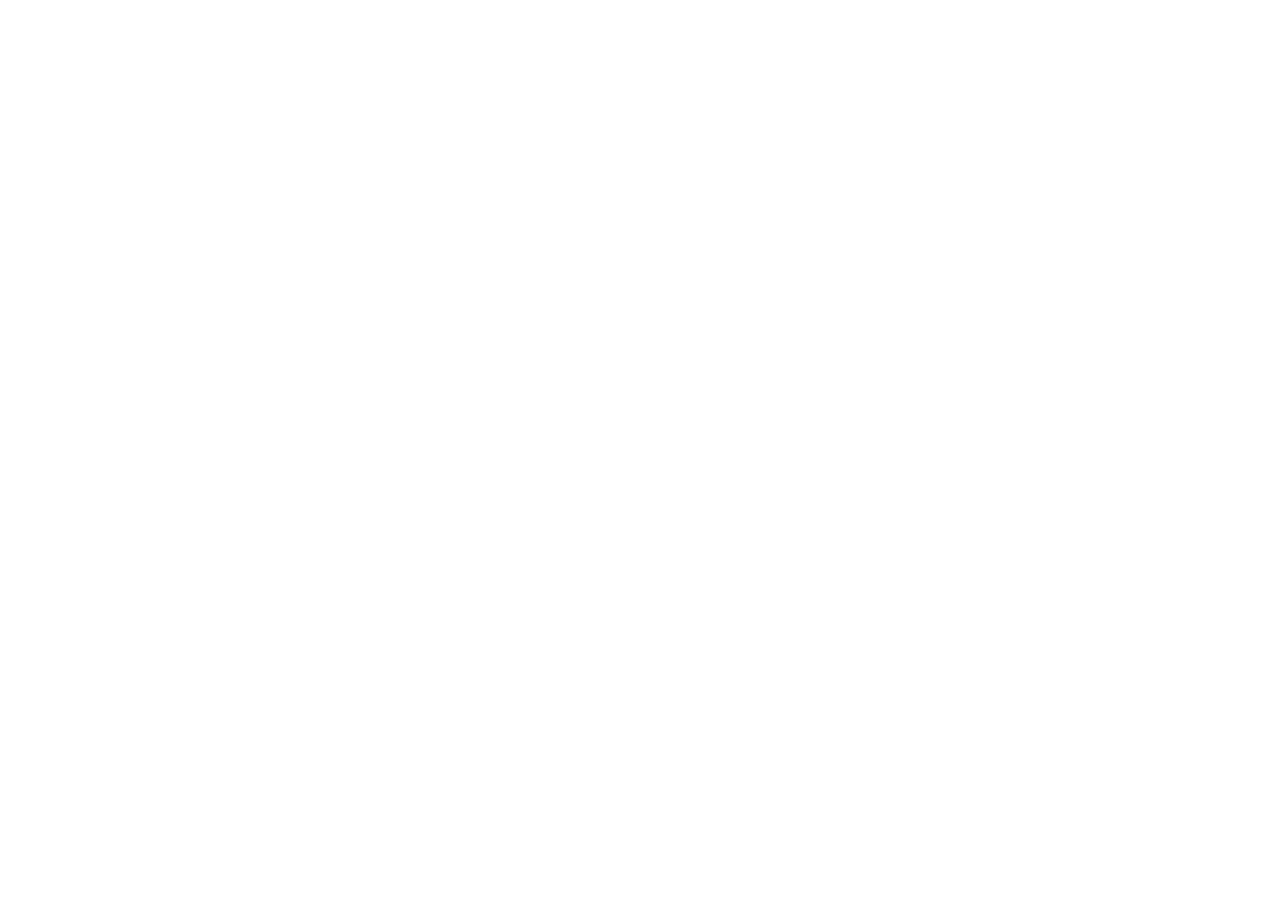
==== index.html @ 834bbb6c "Add files via upload" ====
<!doctype html><html><head><meta charset="utf-8"><meta name="viewport" content="width=device-width,initial-scale=1"><title>TRANS GROUP Blog Admin</title></head><body><script src="https://unpkg.com/decap-cms@^3.0.0/dist/decap-cms.js"></script></body></html>
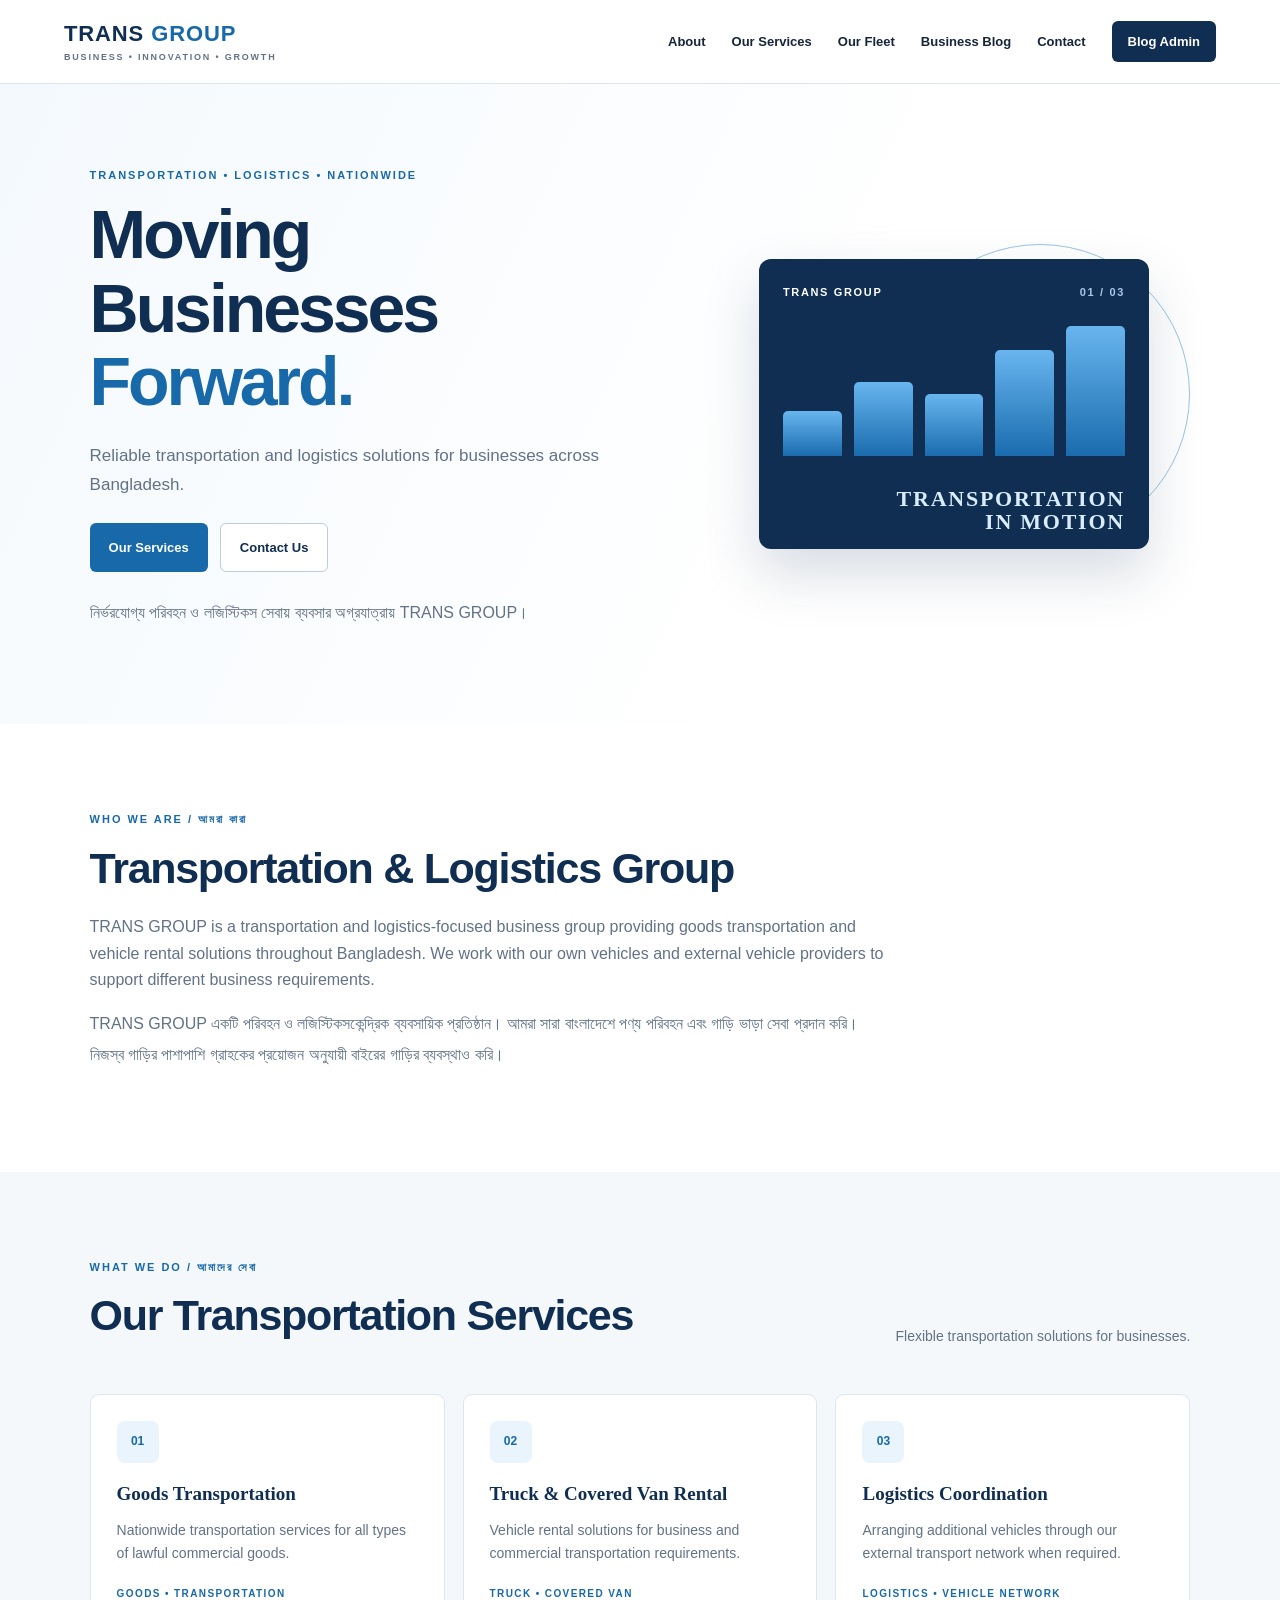
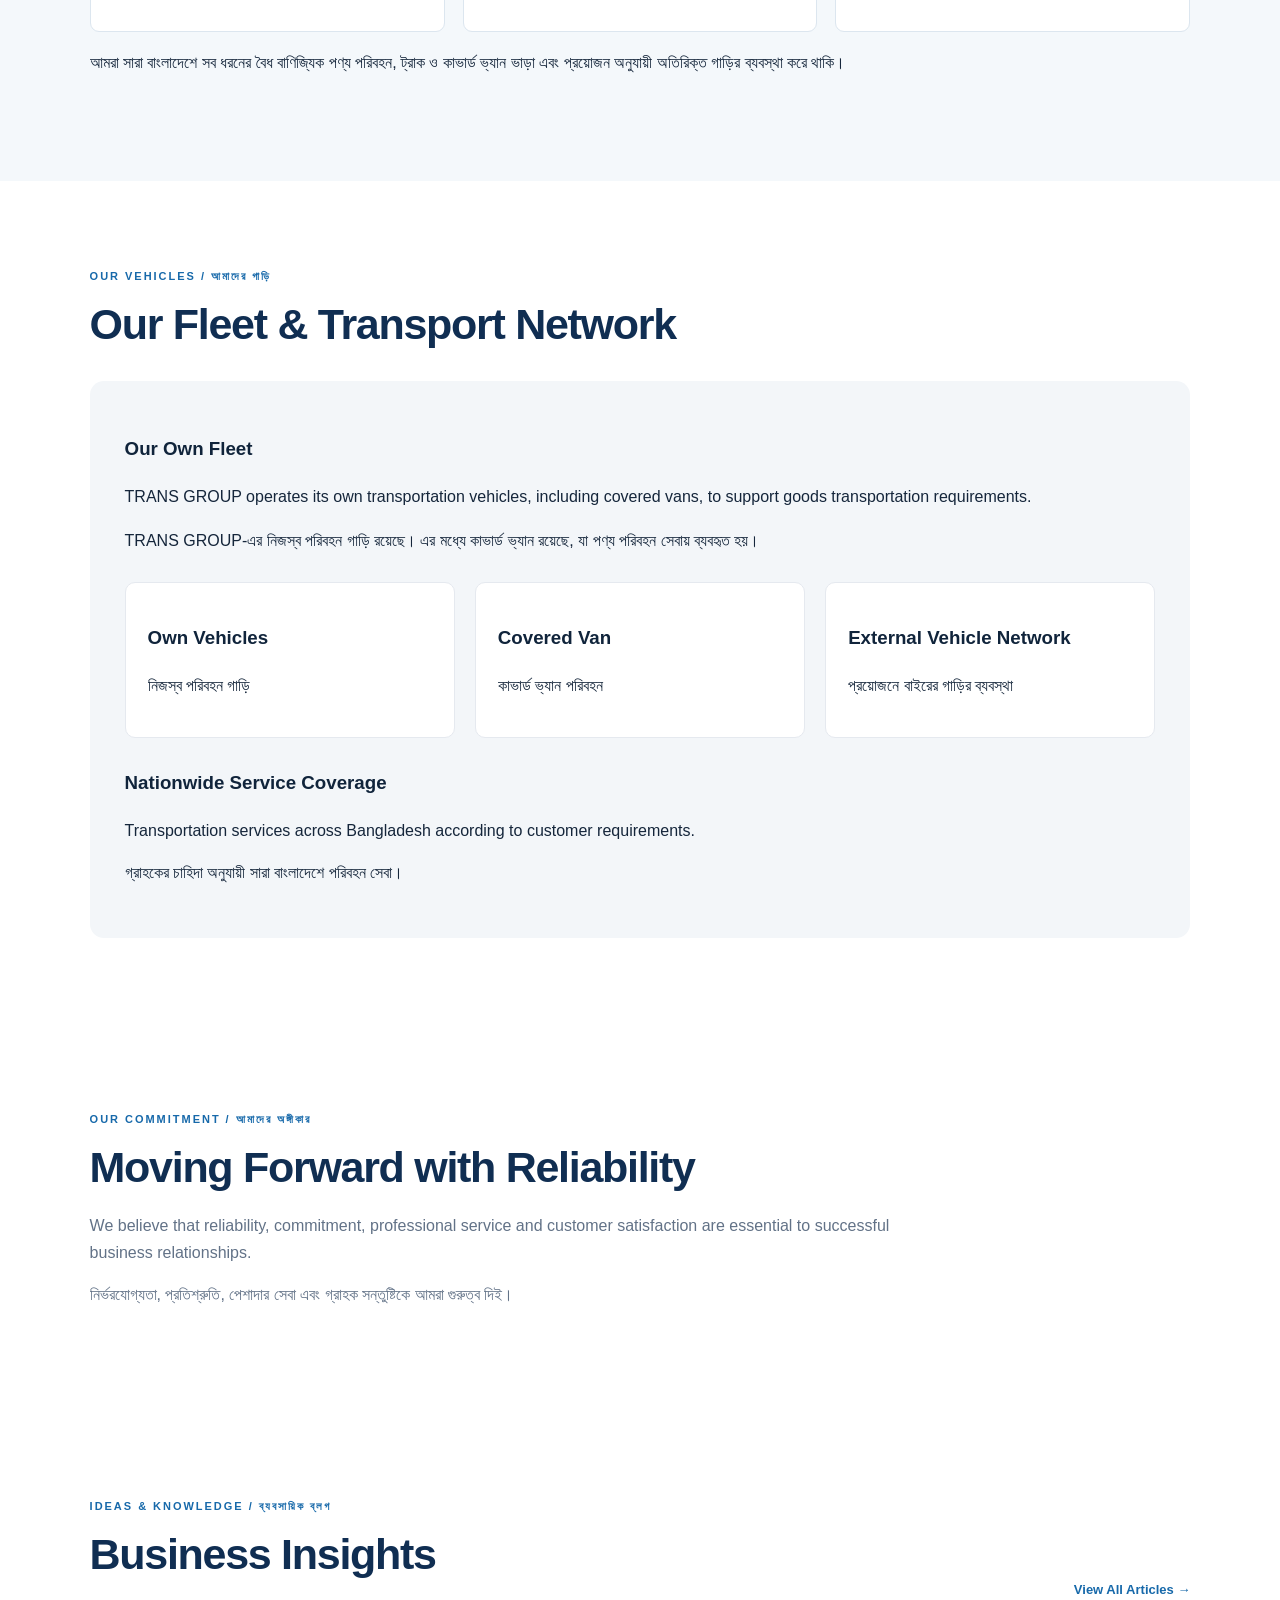
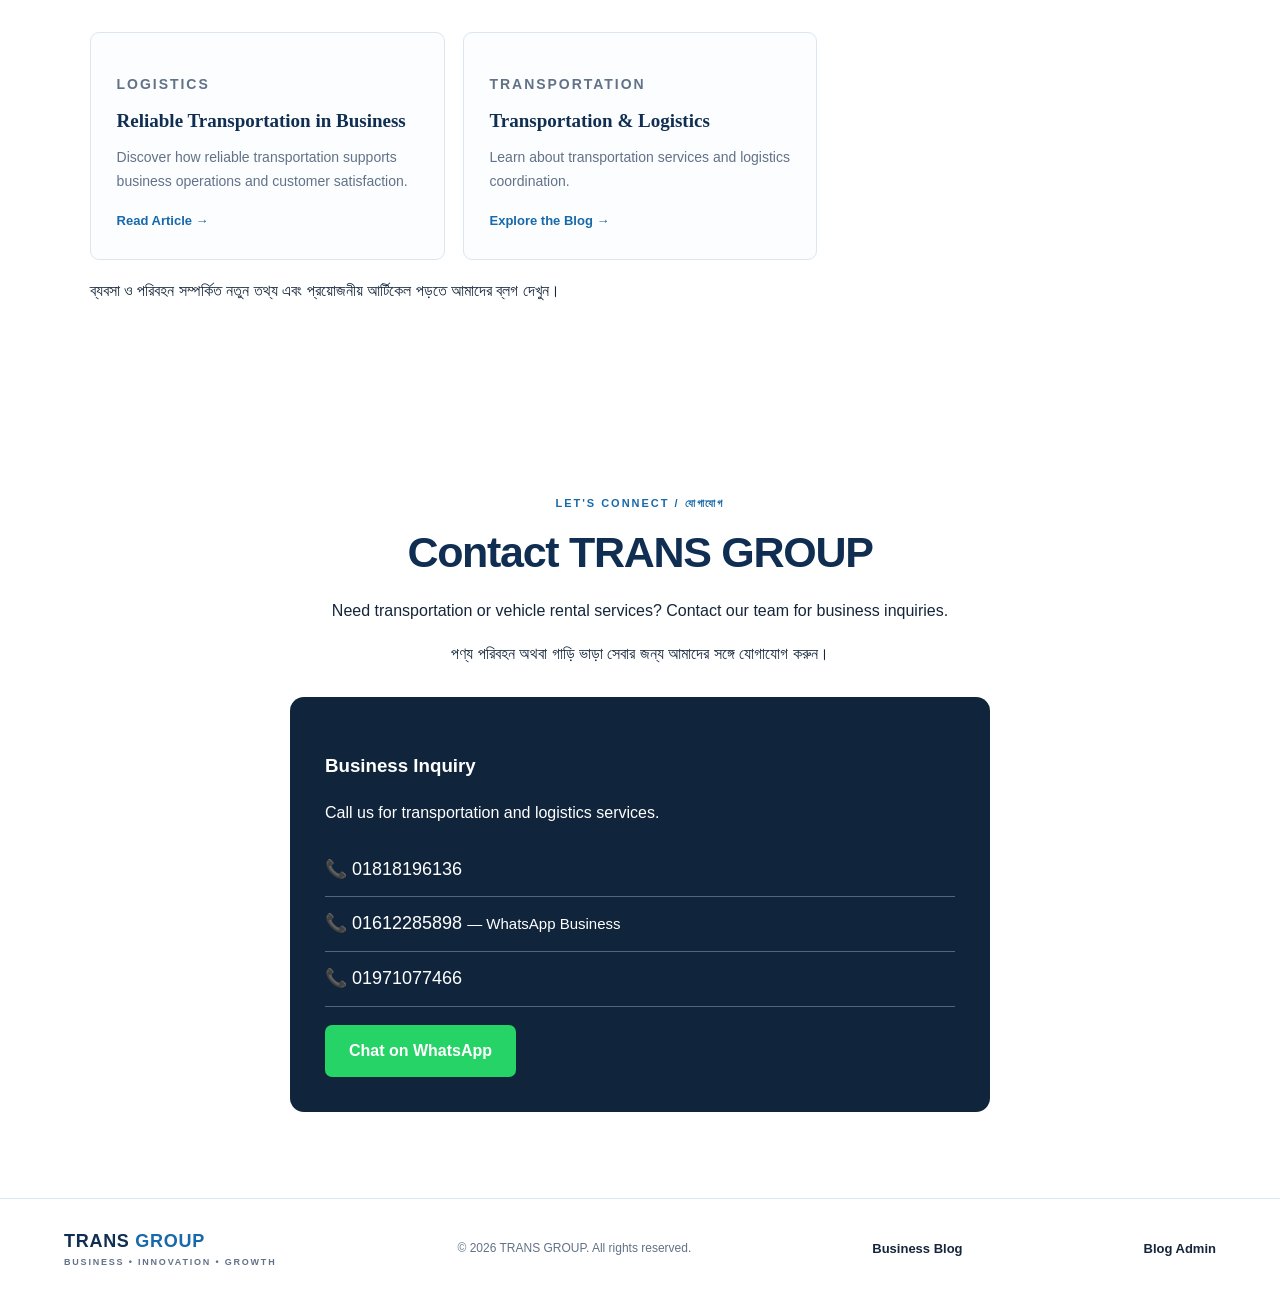
==== commit f6915c76: "Rewrite index.html with updated content and styles" ====
--- a/index.html
+++ b/index.html
@@ -1 +1,395 @@
-<!doctype html><html><head><meta charset="utf-8"><meta name="viewport" content="width=device-width,initial-scale=1"><title>TRANS GROUP Blog Admin</title></head><body><script src="https://unpkg.com/decap-cms@^3.0.0/dist/decap-cms.js"></script></body></html>
+
+<!doctype html>
+<html lang="en">
+<head>
+  <meta charset="utf-8">
+  <meta name="viewport" content="width=device-width, initial-scale=1">
+  <meta name="description" content="TRANS GROUP provides nationwide transportation, logistics, goods carrying and vehicle rental services across Bangladesh.">
+  <title>TRANS GROUP | Transportation & Logistics</title>
+  <link rel="stylesheet" href="/styles.css">
+
+  <style>
+    .fleet-info {
+      background: #f3f6f9;
+      padding: 35px;
+      border-radius: 14px;
+      margin-top: 30px;
+    }
+    .fleet-info h3 { color: #10243b; }
+    .service-list {
+      display: grid;
+      grid-template-columns: repeat(auto-fit,minmax(220px,1fr));
+      gap: 20px;
+      margin-top: 25px;
+    }
+    .service-item {
+      background: white;
+      padding: 22px;
+      border-radius: 10px;
+      border: 1px solid #e5e9ef;
+    }
+    .contact-details {
+      background: #10243b;
+      color: white;
+      padding: 35px;
+      border-radius: 14px;
+      max-width: 700px;
+      margin: 30px auto 0;
+    }
+    .contact-details a {
+      color: white;
+      text-decoration: none;
+    }
+    .contact-number {
+      padding: 12px 0;
+      border-bottom: 1px solid #52677c;
+      font-size: 18px;
+    }
+    .whatsapp-button {
+      display: inline-block;
+      background: #25D366;
+      color: white !important;
+      padding: 13px 24px;
+      border-radius: 7px;
+      text-decoration: none;
+      font-weight: bold;
+      margin-top: 18px;
+    }
+    .bn-text {
+      line-height: 1.9;
+    }
+  </style>
+</head>
+
+<body>
+
+<header class="site-header">
+  <a class="brand" href="/">
+    TRANS <span>GROUP</span>
+    <small>BUSINESS • INNOVATION • GROWTH</small>
+  </a>
+  <nav>
+    <a href="#about">About</a>
+    <a href="#businesses">Our Services</a>
+    <a href="#fleet">Our Fleet</a>
+    <a href="/blog.html">Business Blog</a>
+    <a href="#contact">Contact</a>
+    <a class="nav-cta" href="/admin/">Blog Admin</a>
+  </nav>
+</header>
+
+<main>
+
+  <!-- HERO SECTION -->
+  <section class="hero">
+    <div class="hero-copy">
+      <p class="eyebrow">TRANSPORTATION • LOGISTICS • NATIONWIDE</p>
+
+      <h1>Moving Businesses<br>
+        <span>Forward.</span>
+      </h1>
+
+      <p class="lead">
+        Reliable transportation and logistics solutions
+        for businesses across Bangladesh.
+      </p>
+
+      <div class="actions">
+        <a class="button primary" href="#businesses">
+          Our Services
+        </a>
+        <a class="button secondary" href="#contact">
+          Contact Us
+        </a>
+      </div>
+
+      <p class="bn-intro" lang="bn">
+        নির্ভরযোগ্য পরিবহন ও লজিস্টিকস সেবায়
+        ব্যবসার অগ্রযাত্রায় TRANS GROUP।
+      </p>
+    </div>
+
+    <div class="hero-art">
+      <div class="art-card">
+        <div class="art-top">
+          TRANS GROUP <span>01 / 03</span>
+        </div>
+        <div class="art-bars">
+          <i></i><i></i><i></i><i></i><i></i>
+        </div>
+        <div class="art-caption">
+          TRANSPORTATION<br>IN MOTION
+        </div>
+      </div>
+      <div class="circle"></div>
+    </div>
+  </section>
+
+  <!-- ABOUT US -->
+  <section class="section intro" id="about">
+    <p class="eyebrow">WHO WE ARE / আমরা কারা</p>
+
+    <h2>Transportation & Logistics Group</h2>
+
+    <p>
+      TRANS GROUP is a transportation and logistics-focused
+      business group providing goods transportation and
+      vehicle rental solutions throughout Bangladesh.
+      We work with our own vehicles and external vehicle
+      providers to support different business requirements.
+    </p>
+
+    <p class="bn-text" lang="bn">
+      TRANS GROUP একটি পরিবহন ও লজিস্টিকসকেন্দ্রিক ব্যবসায়িক
+      প্রতিষ্ঠান। আমরা সারা বাংলাদেশে পণ্য পরিবহন এবং
+      গাড়ি ভাড়া সেবা প্রদান করি। নিজস্ব গাড়ির পাশাপাশি
+      গ্রাহকের প্রয়োজন অনুযায়ী বাইরের গাড়ির ব্যবস্থাও করি।
+    </p>
+  </section>
+
+  <!-- SERVICES -->
+  <section class="section businesses" id="businesses">
+
+    <div class="section-head">
+      <div>
+        <p class="eyebrow">WHAT WE DO / আমাদের সেবা</p>
+        <h2>Our Transportation Services</h2>
+      </div>
+      <p>Flexible transportation solutions for businesses.</p>
+    </div>
+
+    <div class="cards">
+
+      <article class="business-card">
+        <div class="card-icon">01</div>
+        <h3>Goods Transportation</h3>
+        <p>
+          Nationwide transportation services for all types
+          of lawful commercial goods.
+        </p>
+        <span>GOODS • TRANSPORTATION</span>
+      </article>
+
+      <article class="business-card">
+        <div class="card-icon">02</div>
+        <h3>Truck & Covered Van Rental</h3>
+        <p>
+          Vehicle rental solutions for business and
+          commercial transportation requirements.
+        </p>
+        <span>TRUCK • COVERED VAN</span>
+      </article>
+
+      <article class="business-card">
+        <div class="card-icon">03</div>
+        <h3>Logistics Coordination</h3>
+        <p>
+          Arranging additional vehicles through our
+          external transport network when required.
+        </p>
+        <span>LOGISTICS • VEHICLE NETWORK</span>
+      </article>
+
+    </div>
+
+    <p class="bn-text" lang="bn">
+      আমরা সারা বাংলাদেশে সব ধরনের বৈধ বাণিজ্যিক পণ্য
+      পরিবহন, ট্রাক ও কাভার্ড ভ্যান ভাড়া এবং প্রয়োজন অনুযায়ী
+      অতিরিক্ত গাড়ির ব্যবস্থা করে থাকি।
+    </p>
+
+  </section>
+
+  <!-- FLEET -->
+  <section class="section" id="fleet">
+
+    <p class="eyebrow">OUR VEHICLES / আমাদের গাড়ি</p>
+    <h2>Our Fleet & Transport Network</h2>
+
+    <div class="fleet-info">
+
+      <h3>Our Own Fleet</h3>
+
+      <p>
+        TRANS GROUP operates its own transportation vehicles,
+        including covered vans, to support goods transportation
+        requirements.
+      </p>
+
+      <p class="bn-text" lang="bn">
+        TRANS GROUP-এর নিজস্ব পরিবহন গাড়ি রয়েছে।
+        এর মধ্যে কাভার্ড ভ্যান রয়েছে, যা পণ্য পরিবহন
+        সেবায় ব্যবহৃত হয়।
+      </p>
+
+      <div class="service-list">
+
+        <div class="service-item">
+          <h3>Own Vehicles</h3>
+          <p>নিজস্ব পরিবহন গাড়ি</p>
+        </div>
+
+        <div class="service-item">
+          <h3>Covered Van</h3>
+          <p>কাভার্ড ভ্যান পরিবহন</p>
+        </div>
+
+        <div class="service-item">
+          <h3>External Vehicle Network</h3>
+          <p>প্রয়োজনে বাইরের গাড়ির ব্যবস্থা</p>
+        </div>
+
+      </div>
+
+      <h3 style="margin-top:30px;">Nationwide Service Coverage</h3>
+
+      <p>
+        Transportation services across Bangladesh according
+        to customer requirements.
+      </p>
+
+      <p lang="bn">
+        গ্রাহকের চাহিদা অনুযায়ী সারা বাংলাদেশে পরিবহন সেবা।
+      </p>
+
+    </div>
+
+  </section>
+
+  <!-- BUSINESS VALUES -->
+  <section class="section intro">
+    <p class="eyebrow">OUR COMMITMENT / আমাদের অঙ্গীকার</p>
+
+    <h2>Moving Forward with Reliability</h2>
+
+    <p>
+      We believe that reliability, commitment,
+      professional service and customer satisfaction
+      are essential to successful business relationships.
+    </p>
+
+    <p lang="bn">
+      নির্ভরযোগ্যতা, প্রতিশ্রুতি, পেশাদার সেবা এবং
+      গ্রাহক সন্তুষ্টিকে আমরা গুরুত্ব দিই।
+    </p>
+  </section>
+
+  <!-- BLOG -->
+  <section class="section insights" id="insights">
+
+    <div class="section-head">
+      <div>
+        <p class="eyebrow">IDEAS & KNOWLEDGE / ব্যবসায়িক ব্লগ</p>
+        <h2>Business Insights</h2>
+      </div>
+
+      <a class="text-link" href="/blog.html">
+        View All Articles →
+      </a>
+    </div>
+
+    <div class="post-grid">
+
+      <article class="post-card">
+        <p class="post-category">LOGISTICS</p>
+        <h3>Reliable Transportation in Business</h3>
+        <p>
+          Discover how reliable transportation supports
+          business operations and customer satisfaction.
+        </p>
+        <a href="/blog/reliable-transportation/">
+          Read Article →
+        </a>
+      </article>
+
+      <article class="post-card">
+        <p class="post-category">TRANSPORTATION</p>
+        <h3>Transportation & Logistics</h3>
+        <p>
+          Learn about transportation services and
+          logistics coordination.
+        </p>
+        <a href="/blog.html">Explore the Blog →</a>
+      </article>
+
+    </div>
+
+    <p class="bn-text" lang="bn">
+      ব্যবসা ও পরিবহন সম্পর্কিত নতুন তথ্য এবং
+      প্রয়োজনীয় আর্টিকেল পড়তে আমাদের ব্লগ দেখুন।
+    </p>
+
+  </section>
+
+  <!-- CONTACT -->
+  <section class="section" id="contact">
+
+    <div style="text-align:center;">
+      <p class="eyebrow">LET'S CONNECT / যোগাযোগ</p>
+      <h2>Contact TRANS GROUP</h2>
+
+      <p>
+        Need transportation or vehicle rental services?
+        Contact our team for business inquiries.
+      </p>
+
+      <p lang="bn">
+        পণ্য পরিবহন অথবা গাড়ি ভাড়া সেবার জন্য
+        আমাদের সঙ্গে যোগাযোগ করুন।
+      </p>
+    </div>
+
+    <div class="contact-details">
+
+      <h3>Business Inquiry</h3>
+
+      <p>Call us for transportation and logistics services.</p>
+
+      <div class="contact-number">
+        📞 <a href="tel:01818196136">01818196136</a>
+      </div>
+
+      <div class="contact-number">
+        📞 <a href="tel:01612285898">01612285898</a>
+        <small> — WhatsApp Business</small>
+      </div>
+
+      <div class="contact-number">
+        📞 <a href="tel:01971077466">01971077466</a>
+      </div>
+
+      <a class="whatsapp-button"
+         href="https://wa.me/8801612285898"
+         target="_blank"
+         rel="noopener">
+        Chat on WhatsApp
+      </a>
+
+    </div>
+
+  </section>
+
+</main>
+
+<footer>
+  <a class="brand footer-brand" href="/">
+    TRANS <span>GROUP</span>
+    <small>BUSINESS • INNOVATION • GROWTH</small>
+  </a>
+
+  <p>
+    © <span id="year"></span> TRANS GROUP.
+    All rights reserved.
+  </p>
+
+  <a href="/blog.html">Business Blog</a>
+  <a href="/admin/">Blog Admin</a>
+</footer>
+
+<script>
+  document.getElementById('year').textContent =
+    new Date().getFullYear();
+</script>
+
+</body>
+</html>
--- a/styles.css
+++ b/styles.css
@@ -0,0 +1,2 @@
+@import url('https://fonts.googleapis.com/css2?family=DM+Sans:wght@400;500;600;700&family=Manrope:wght@400;500;600;700;800&display=swap');
+:root{--navy:#102e52;--blue:#1769aa;--sky:#eaf4fc;--ink:#15263b;--muted:#627287;--line:#dce6ef;--white:#fff}*{box-sizing:border-box}html{scroll-behavior:smooth}body{margin:0;color:var(--ink);font-family:'DM Sans',Arial,sans-serif;background:#fff;line-height:1.65}.site-header{height:auto;min-height:84px;padding:18px max(5vw,24px);display:flex;align-items:center;justify-content:space-between;gap:24px;border-bottom:1px solid var(--line);background:#fff}.brand{font:800 22px Manrope,sans-serif;letter-spacing:.04em;color:var(--navy);text-decoration:none;line-height:1.15}.brand span{color:var(--blue)}.brand small{display:block;font:600 9px 'DM Sans',sans-serif;letter-spacing:.2em;color:var(--muted);margin-top:6px}.site-header nav{display:flex;align-items:center;gap:26px}.site-header nav a,footer>a{color:var(--ink);text-decoration:none;font-size:13px;font-weight:600}.site-header nav a:hover,footer>a:hover{color:var(--blue)}.site-header nav .nav-cta{padding:10px 16px;border-radius:6px;background:var(--navy);color:#fff}.hero{min-height:540px;padding:82px max(7vw,28px);display:grid;grid-template-columns:1.1fr .9fr;align-items:center;gap:50px;background:linear-gradient(115deg,#f4f9fd 0%,#fff 65%)}.eyebrow{font-size:11px;letter-spacing:.18em;font-weight:700;color:var(--blue);margin:0 0 14px}.hero h1{font:800 clamp(42px,5.5vw,68px)/1.08 Manrope,sans-serif;letter-spacing:-.045em;color:var(--navy);margin:0}.hero h1 span{color:var(--blue)}.lead{font-size:17px;max-width:520px;color:var(--muted);margin:24px 0}.actions{display:flex;flex-wrap:wrap;gap:12px}.button{display:inline-flex;padding:13px 19px;border-radius:6px;text-decoration:none;font-size:13px;font-weight:700;align-items:center;justify-content:center}.primary{background:var(--blue);color:#fff}.secondary{border:1px solid #b9cddd;color:var(--navy);background:#fff}.bn-intro{color:var(--muted);margin-top:28px}.hero-art{min-height:330px;position:relative;display:grid;place-items:center}.art-card{position:relative;z-index:1;width:min(390px,90%);height:290px;background:var(--navy);border-radius:12px;padding:24px;color:#fff;box-shadow:0 25px 55px #102e522b;overflow:hidden}.art-top{display:flex;justify-content:space-between;font-size:11px;letter-spacing:.15em;font-weight:700}.art-top span{color:#a9c9e7}.art-bars{height:130px;display:flex;align-items:end;gap:12px;margin-top:25px}.art-bars i{display:block;flex:1;background:linear-gradient(#68b5ef,#1a6cae);border-radius:5px 5px 0 0}.art-bars i:nth-child(1){height:35%}.art-bars i:nth-child(2){height:57%}.art-bars i:nth-child(3){height:48%}.art-bars i:nth-child(4){height:82%}.art-bars i:nth-child(5){height:100%}.art-caption{position:absolute;right:24px;bottom:16px;text-align:right;font:800 22px/1.05 Manrope;letter-spacing:.08em;color:#d9edff}.circle{position:absolute;width:300px;height:300px;border:1px solid #9bc4e4;border-radius:50%;right:0;top:5px}.section{padding:86px max(7vw,28px)}.intro{max-width:1000px}.section h2,.contact h2{font:800 clamp(30px,3.5vw,43px)/1.2 Manrope,sans-serif;color:var(--navy);margin:0 0 20px;letter-spacing:-.03em}.intro>p:not(.eyebrow){max-width:800px;color:var(--muted)}.businesses{background:#f4f8fb}.section-head{display:flex;justify-content:space-between;align-items:end;gap:25px;margin-bottom:32px}.section-head>p{max-width:300px;color:var(--muted);font-size:14px}.cards{display:grid;grid-template-columns:repeat(3,1fr);gap:18px}.business-card,.post-card{background:#fff;border:1px solid var(--line);border-radius:9px;padding:26px}.card-icon{width:42px;height:42px;border-radius:8px;display:grid;place-items:center;background:var(--sky);color:var(--blue);font-weight:800;font-size:12px}.business-card h3,.post-card h3{font:700 19px Manrope;color:var(--navy);margin:20px 0 10px}.business-card p,.post-card p{font-size:14px;color:var(--muted)}.business-card span,.post-category{font-size:10px;letter-spacing:.14em;color:var(--blue);font-weight:700}.insights{background:#fff}.post-grid{display:grid;grid-template-columns:repeat(3,1fr);gap:18px}.post-card{background:#fbfdff}.post-card h3{margin-top:10px}.post-card a,.text-link{color:var(--blue);font-size:13px;font-weight:700;text-decoration:none}.bn-note{color:var(--muted);margin-top:25px}.contact{padding:55px max(7vw,28px);background:var(--navy);color:#fff;display:flex;justify-content:space-between;align-items:center;gap:30px}.contact .eyebrow{color:#9cccf0}.contact h2{color:#fff;margin-bottom:10px}.contact p:not(.eyebrow){color:#d3e2ef}.light{background:#fff;color:var(--navy);white-space:nowrap}footer{padding:28px max(5vw,24px);display:flex;align-items:center;justify-content:space-between;gap:20px;border-top:1px solid var(--line)}footer p{font-size:12px;color:var(--muted)}.footer-brand{font-size:18px}@media(max-width:800px){.site-header{align-items:flex-start;flex-direction:column}.site-header nav{gap:14px;flex-wrap:wrap}.hero{grid-template-columns:1fr;padding-top:60px}.hero-art{min-height:300px}.cards,.post-grid{grid-template-columns:1fr}.section-head,.contact,footer{align-items:flex-start;flex-direction:column}.circle{right:10%}}@media(max-width:440px){.site-header nav{font-size:12px}.site-header nav a{font-size:12px}.hero h1{font-size:42px}.actions{flex-direction:column;align-items:stretch}}
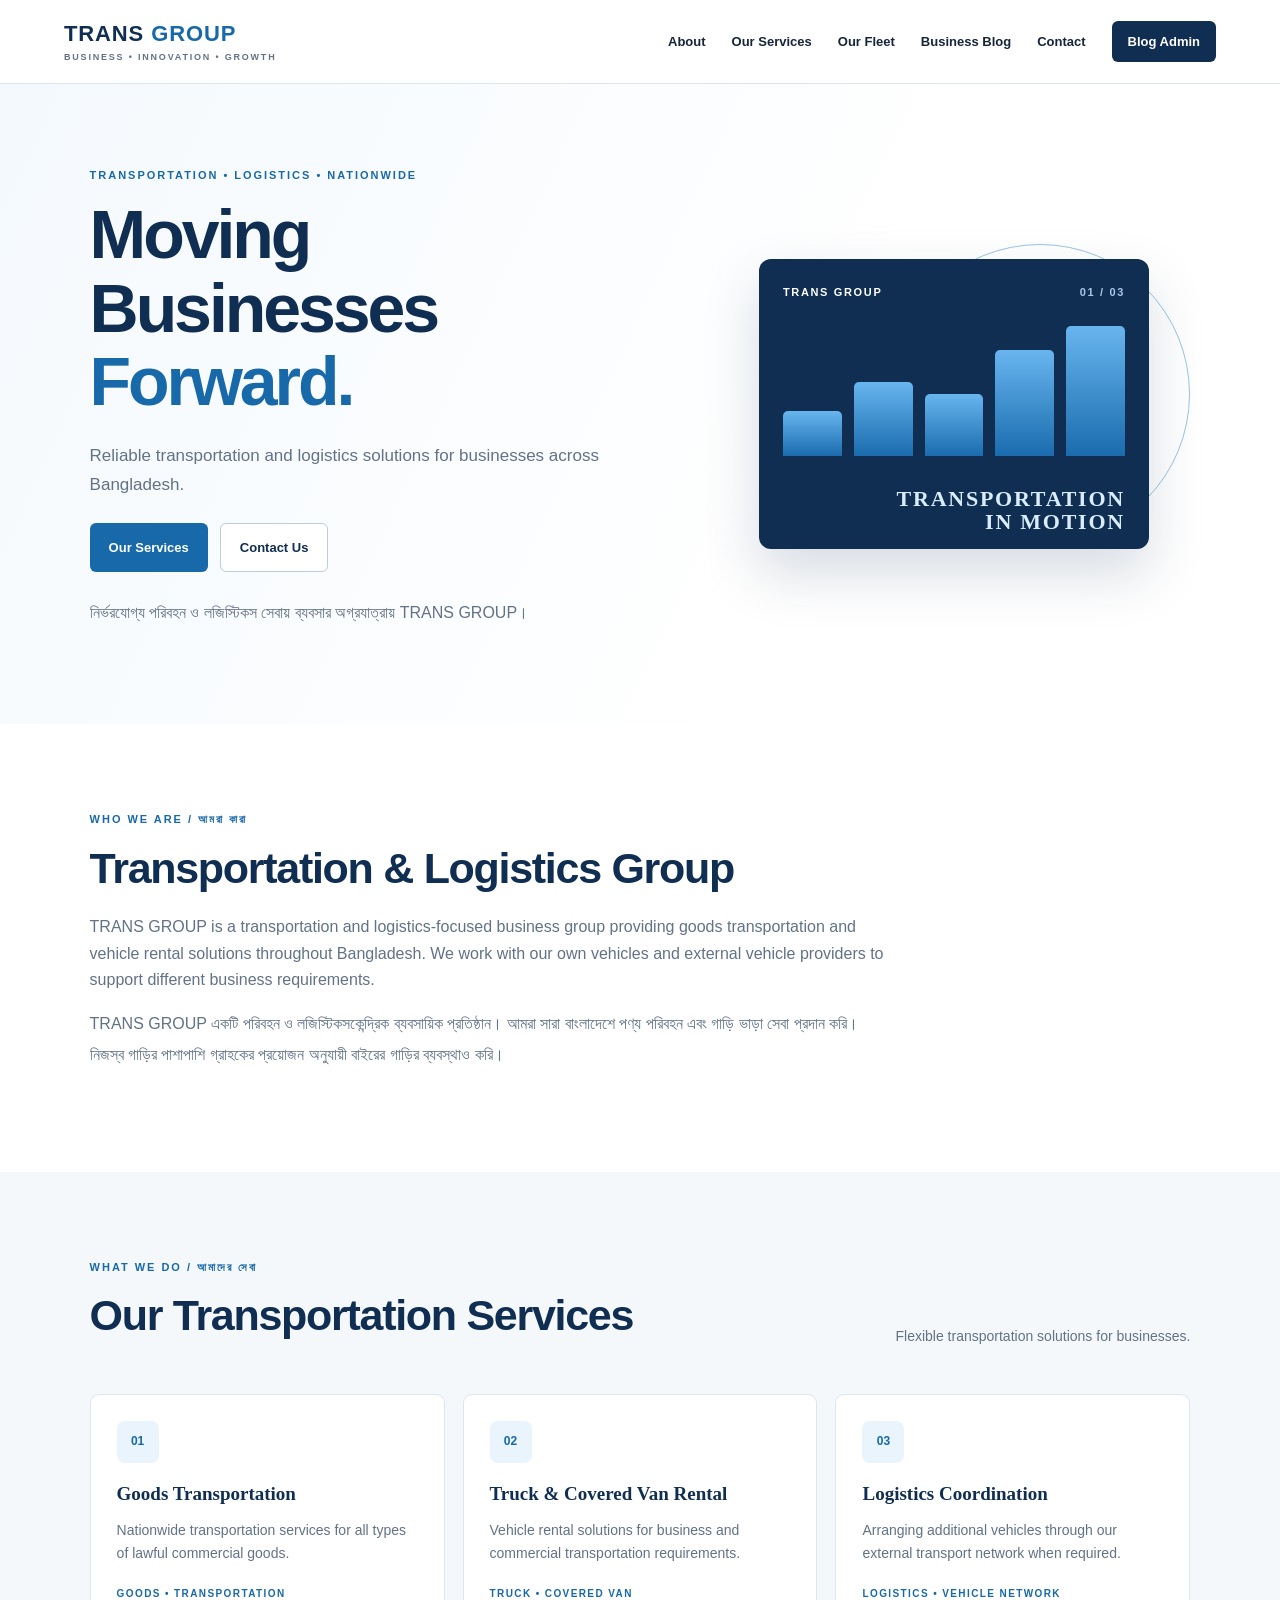
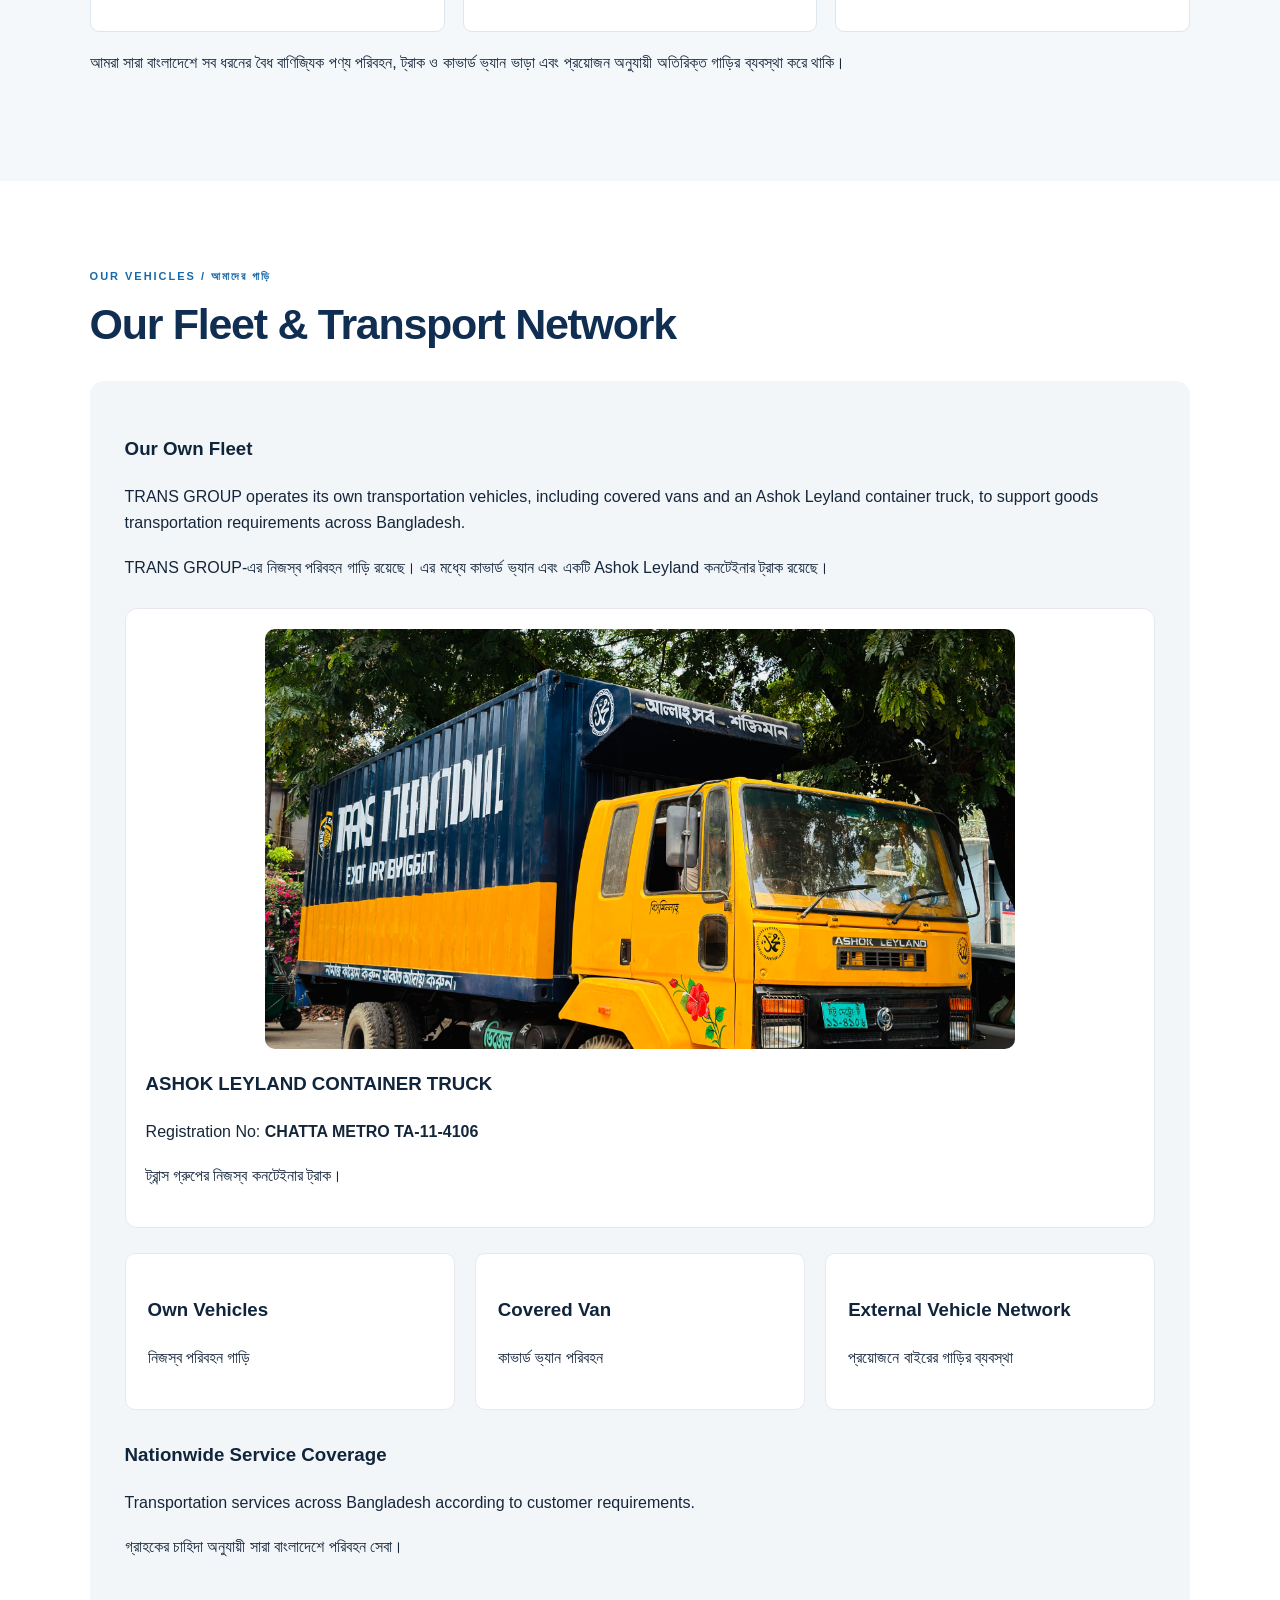
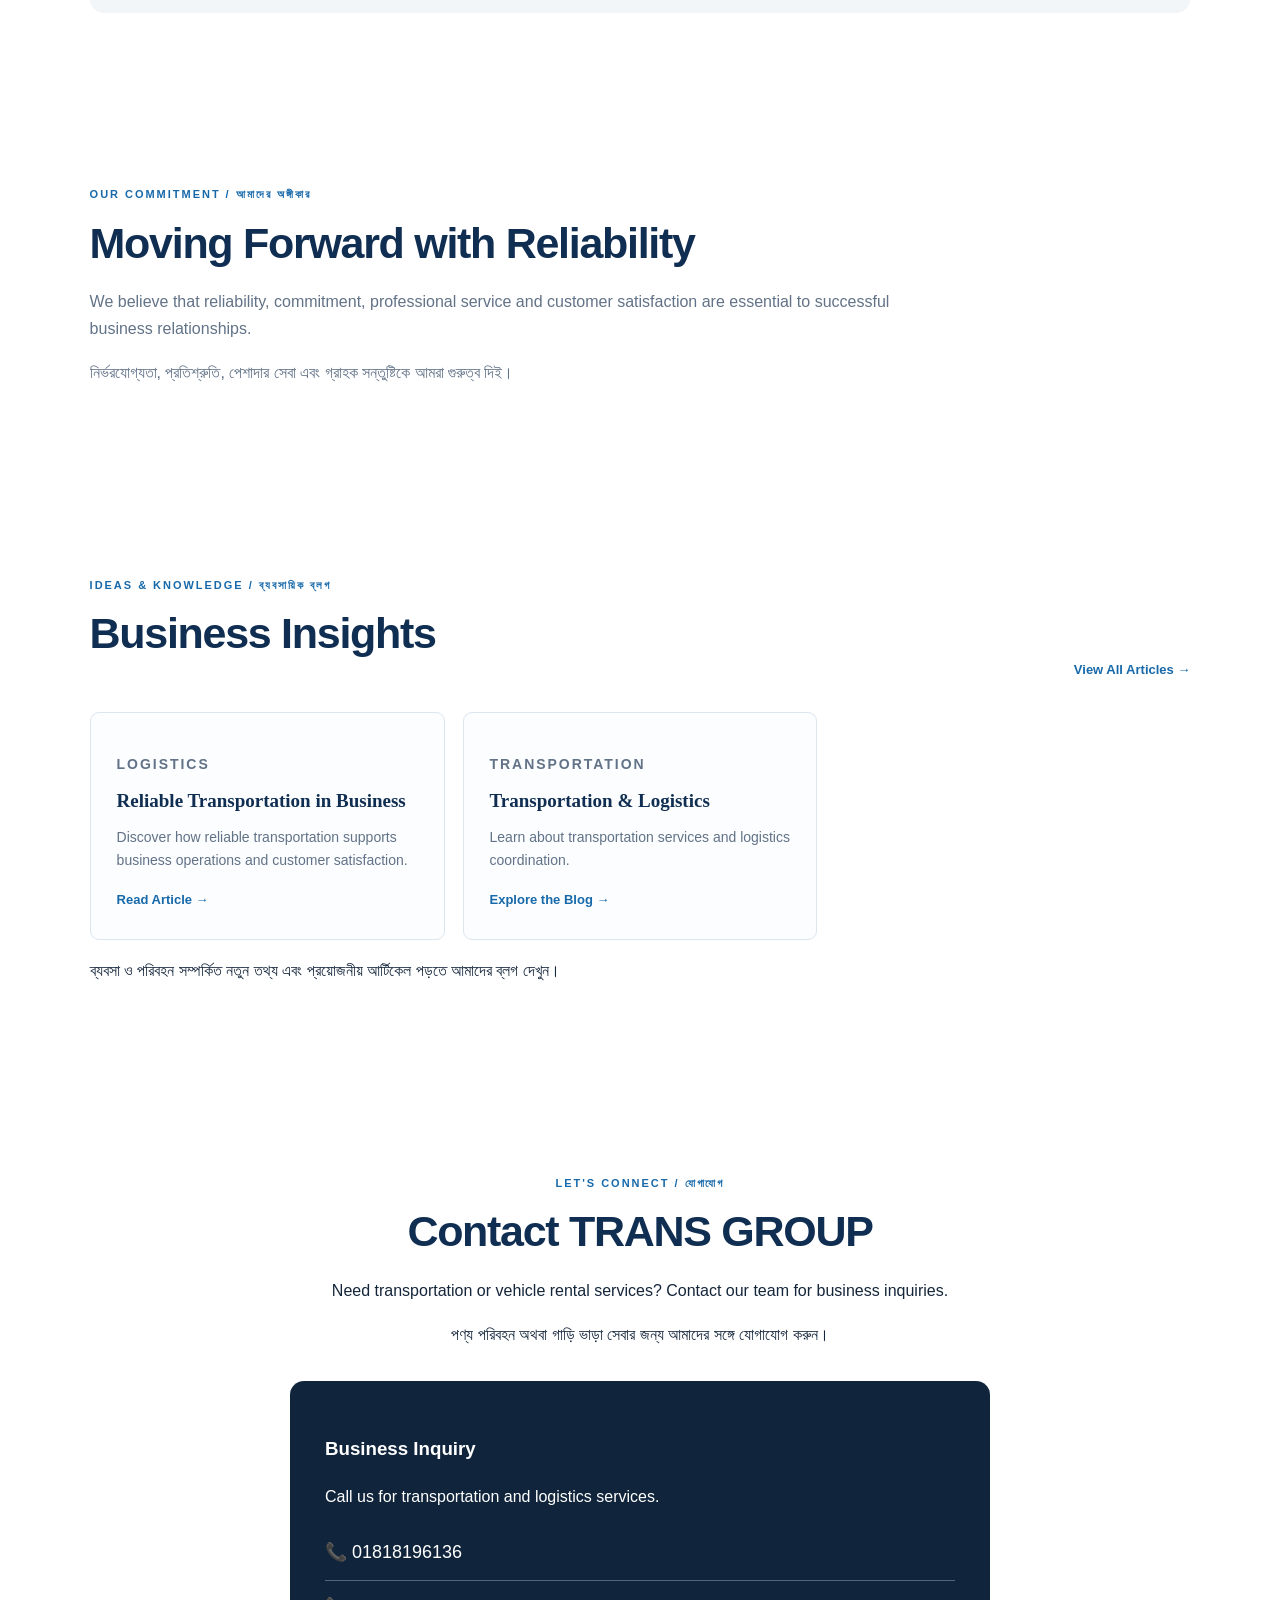
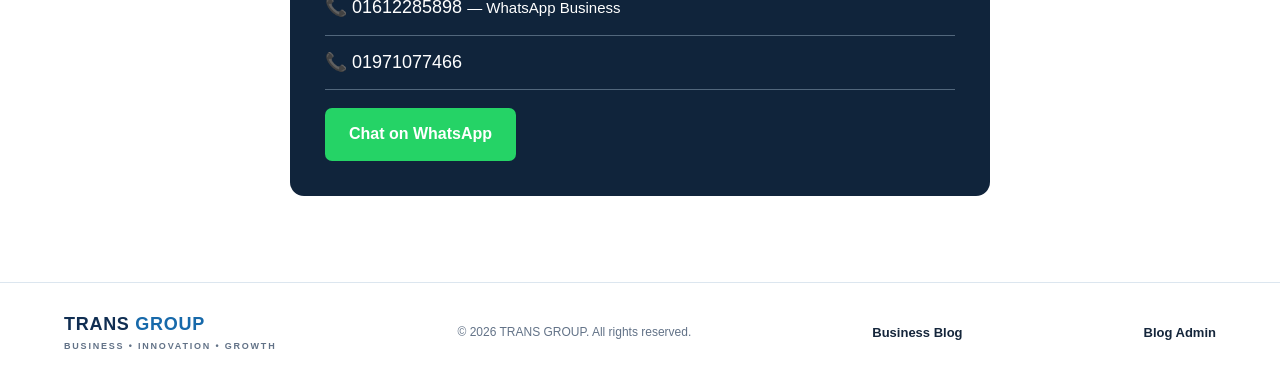
==== commit cb23fb9d: "Update index.html" ====
--- a/index.html
+++ b/index.html
@@ -15,19 +15,47 @@
       border-radius: 14px;
       margin-top: 30px;
     }
+
     .fleet-info h3 { color: #10243b; }
+
     .service-list {
       display: grid;
-      grid-template-columns: repeat(auto-fit,minmax(220px,1fr));
+      grid-template-columns: repeat(auto-fit, minmax(220px, 1fr));
       gap: 20px;
       margin-top: 25px;
     }
+
     .service-item {
       background: white;
       padding: 22px;
       border-radius: 10px;
       border: 1px solid #e5e9ef;
     }
+
+    .fleet-card {
+      background: white;
+      border: 1px solid #e5e9ef;
+      border-radius: 12px;
+      padding: 20px;
+      margin-top: 25px;
+      overflow: hidden;
+    }
+
+    .fleet-photo {
+      display: block;
+      width: 100%;
+      max-width: 750px;
+      height: auto;
+      max-height: 420px;
+      object-fit: cover;
+      border-radius: 10px;
+      margin: 0 auto 20px;
+    }
+
+    .fleet-card h3 {
+      margin-top: 10px;
+    }
+
     .contact-details {
       background: #10243b;
       color: white;
@@ -36,15 +64,18 @@
       max-width: 700px;
       margin: 30px auto 0;
     }
+
     .contact-details a {
       color: white;
       text-decoration: none;
     }
+
     .contact-number {
       padding: 12px 0;
       border-bottom: 1px solid #52677c;
       font-size: 18px;
     }
+
     .whatsapp-button {
       display: inline-block;
       background: #25D366;
@@ -55,8 +86,20 @@
       font-weight: bold;
       margin-top: 18px;
     }
+
     .bn-text {
       line-height: 1.9;
+    }
+
+    @media (max-width: 600px) {
+      .fleet-info,
+      .contact-details {
+        padding: 22px;
+      }
+
+      .fleet-photo {
+        max-height: 280px;
+      }
     }
   </style>
 </head>
@@ -95,12 +138,8 @@
       </p>
 
       <div class="actions">
-        <a class="button primary" href="#businesses">
-          Our Services
-        </a>
-        <a class="button secondary" href="#contact">
-          Contact Us
-        </a>
+        <a class="button primary" href="#businesses">Our Services</a>
+        <a class="button secondary" href="#contact">Contact Us</a>
       </div>
 
       <p class="bn-intro" lang="bn">
@@ -212,15 +251,39 @@
 
       <p>
         TRANS GROUP operates its own transportation vehicles,
-        including covered vans, to support goods transportation
-        requirements.
+        including covered vans and an Ashok Leyland container
+        truck, to support goods transportation requirements
+        across Bangladesh.
       </p>
 
       <p class="bn-text" lang="bn">
         TRANS GROUP-এর নিজস্ব পরিবহন গাড়ি রয়েছে।
-        এর মধ্যে কাভার্ড ভ্যান রয়েছে, যা পণ্য পরিবহন
-        সেবায় ব্যবহৃত হয়।
-      </p>
+        এর মধ্যে কাভার্ড ভ্যান এবং একটি Ashok Leyland
+        কনটেইনার ট্রাক রয়েছে।
+      </p>
+
+      <!-- OWN CONTAINER TRUCK -->
+      <div class="fleet-card">
+
+        <img
+          class="fleet-photo"
+          src="/images/uploads/CHATTA%20METRO%20TA%2011-4106.jpg"
+          alt="TRANS GROUP Ashok Leyland Container Truck"
+          loading="lazy"
+        >
+
+        <h3>ASHOK LEYLAND CONTAINER TRUCK</h3>
+
+        <p>
+          Registration No:
+          <strong>CHATTA METRO TA-11-4106</strong>
+        </p>
+
+        <p class="bn-text" lang="bn">
+          ট্রান্স গ্রুপের নিজস্ব কনটেইনার ট্রাক।
+        </p>
+
+      </div>
 
       <div class="service-list">
 
@@ -248,7 +311,7 @@
         to customer requirements.
       </p>
 
-      <p lang="bn">
+      <p class="bn-text" lang="bn">
         গ্রাহকের চাহিদা অনুযায়ী সারা বাংলাদেশে পরিবহন সেবা।
       </p>
 
@@ -268,7 +331,7 @@
       are essential to successful business relationships.
     </p>
 
-    <p lang="bn">
+    <p class="bn-text" lang="bn">
       নির্ভরযোগ্যতা, প্রতিশ্রুতি, পেশাদার সেবা এবং
       গ্রাহক সন্তুষ্টিকে আমরা গুরুত্ব দিই।
     </p>
@@ -333,7 +396,7 @@
         Contact our team for business inquiries.
       </p>
 
-      <p lang="bn">
+      <p class="bn-text" lang="bn">
         পণ্য পরিবহন অথবা গাড়ি ভাড়া সেবার জন্য
         আমাদের সঙ্গে যোগাযোগ করুন।
       </p>
